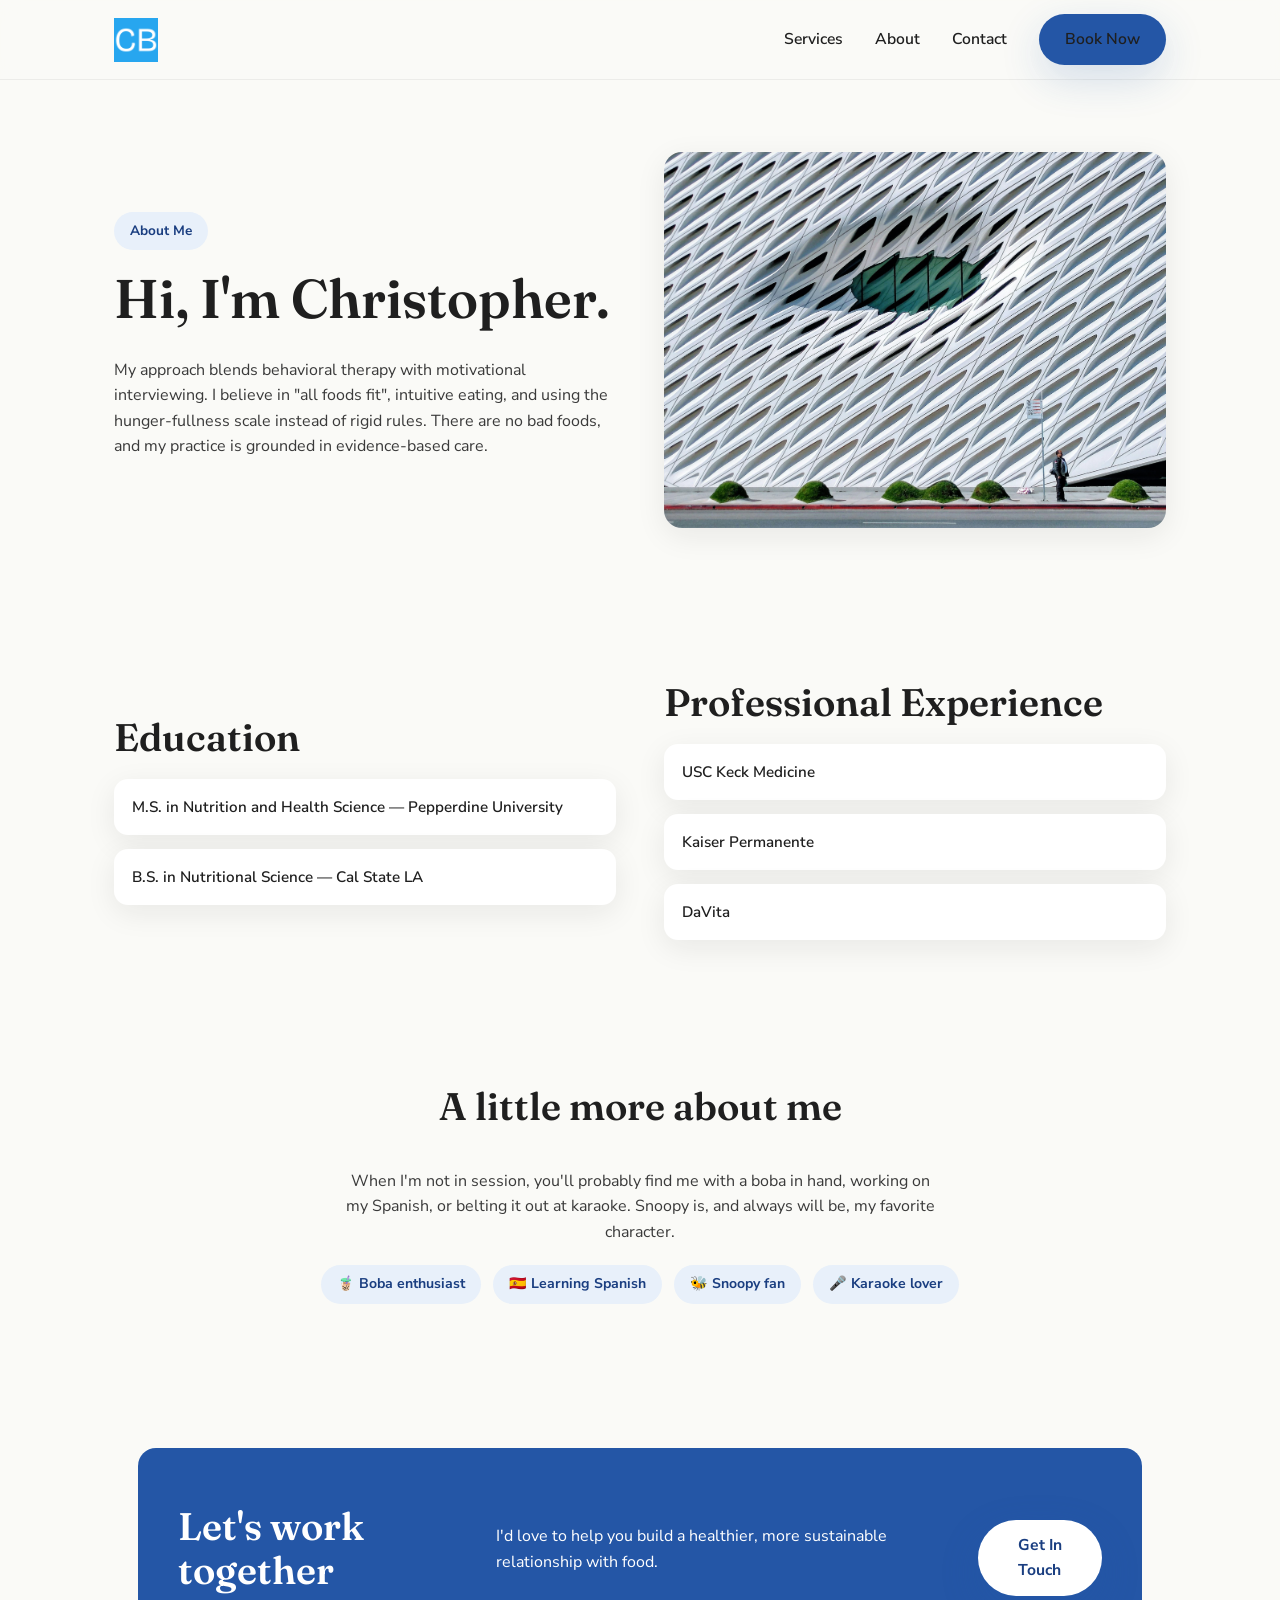
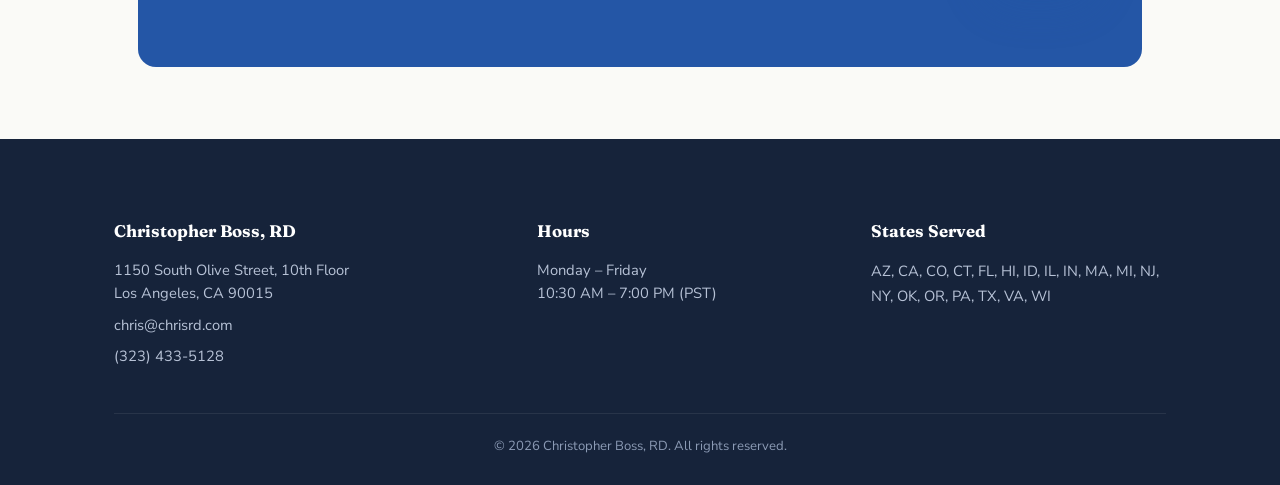
==== about.html @ 764173d0 "Site Christopher Boss, RD — repaginação chrisrd.com Home, Services, About e Contact com identidade v" ====
<!doctype html>
<html lang="en">
<head>
<meta charset="UTF-8">
<meta name="viewport" content="width=device-width, initial-scale=1.0">
<title>About Me | Christopher Boss, RD</title>
<meta name="description" content="Meet Christopher Boss, RD — Registered Dietitian based in Los Angeles, trained at Pepperdine University and Cal State LA, with experience at USC Keck Medicine, Kaiser Permanente and DaVita.">
<link rel="icon" href="assets/images/logo.png">
<link rel="preconnect" href="https://fonts.googleapis.com">
<link rel="preconnect" href="https://fonts.gstatic.com" crossorigin>
<link href="https://fonts.googleapis.com/css2?family=Fraunces:wght@500;600;700&family=Nunito+Sans:wght@400;600;700;800&display=swap" rel="stylesheet">
<link rel="stylesheet" href="style.css">
</head>
<body>

<header class="site-header">
  <div class="container">
    <a href="index.html" class="logo"><img src="assets/images/logo.png" alt="Christopher Boss, RD"></a>
    <nav class="nav-links">
      <a href="services.html">Services</a>
      <a href="about.html">About</a>
      <a href="contact.html">Contact</a>
      <a href="contact.html" class="btn btn-primary">Book Now</a>
    </nav>
    <button class="menu-toggle" aria-label="Toggle menu">☰</button>
  </div>
</header>

<section>
  <div class="container two-col">
    <div>
      <span class="eyebrow">About Me</span>
      <h1>Hi, I'm Christopher.</h1>
      <p>My approach blends behavioral therapy with motivational interviewing. I believe in "all foods fit", intuitive eating, and using the hunger-fullness scale instead of rigid rules. There are no bad foods, and my practice is grounded in evidence-based care.</p>
    </div>
    <div class="about-photo-note">
      <img src="assets/images/decor-building.jpg" alt="Los Angeles office building">
    </div>
  </div>
</section>

<section>
  <div class="container two-col">
    <div>
      <h2>Education</h2>
      <div class="card-list" style="grid-template-columns: 1fr;">
        <div class="item">M.S. in Nutrition and Health Science — Pepperdine University</div>
        <div class="item">B.S. in Nutritional Science — Cal State LA</div>
      </div>
    </div>
    <div>
      <h2>Professional Experience</h2>
      <div class="card-list" style="grid-template-columns: 1fr;">
        <div class="item">USC Keck Medicine</div>
        <div class="item">Kaiser Permanente</div>
        <div class="item">DaVita</div>
      </div>
    </div>
  </div>
</section>

<section>
  <div class="container">
    <h2 class="section-title">A little more about me</h2>
    <p style="text-align:center; max-width:600px; margin:0 auto;">When I'm not in session, you'll probably find me with a boba in hand, working on my Spanish, or belting it out at karaoke. Snoopy is, and always will be, my favorite character.</p>
    <div class="fun-facts" style="justify-content:center;">
      <span>🧋 Boba enthusiast</span>
      <span>🇪🇸 Learning Spanish</span>
      <span>🐝 Snoopy fan</span>
      <span>🎤 Karaoke lover</span>
    </div>
  </div>
</section>

<section>
  <div class="container">
    <div class="cta-band">
      <h2>Let's work together</h2>
      <p>I'd love to help you build a healthier, more sustainable relationship with food.</p>
      <a href="contact.html" class="btn btn-primary">Get In Touch</a>
    </div>
  </div>
</section>

<footer class="site-footer">
  <div class="container">
    <div class="footer-grid">
      <div>
        <h4>Christopher Boss, RD</h4>
        <p>1150 South Olive Street, 10th Floor<br>Los Angeles, CA 90015</p>
        <a href="mailto:chris@chrisrd.com">chris@chrisrd.com</a>
        <a href="tel:+13234335128">(323) 433-5128</a>
      </div>
      <div>
        <h4>Hours</h4>
        <p>Monday – Friday<br>10:30 AM – 7:00 PM (PST)</p>
      </div>
      <div>
        <h4>States Served</h4>
        <p class="footer-states">AZ, CA, CO, CT, FL, HI, ID, IL, IN, MA, MI, NJ, NY, OK, OR, PA, TX, VA, WI</p>
      </div>
    </div>
    <div class="footer-bottom">&copy; 2026 Christopher Boss, RD. All rights reserved.</div>
  </div>
</footer>

<script src="script.js"></script>
</body>
</html>
---- style.css ----
/* Christopher Boss, RD — repaginação chrisrd.com */

:root {
  --bg: #FAFAF7;
  --primary: #2456A6;
  --primary-dark: #1A3E80;
  --secondary: #A8BFA0;
  --text: #1F1F1F;
  --accent-light: #E8F0FA;
  --white: #FFFFFF;
  --radius: 18px;
  --shadow: 0 8px 30px rgba(31, 31, 31, 0.08);
  --shadow-strong: 0 14px 40px rgba(36, 86, 166, 0.18);
}

* { box-sizing: border-box; }

html { scroll-behavior: smooth; }

body {
  margin: 0;
  background: var(--bg);
  color: var(--text);
  font-family: 'Nunito Sans', sans-serif;
  line-height: 1.6;
  overflow-x: hidden;
}

h1, h2, h3, .display {
  font-family: 'Fraunces', serif;
  font-weight: 600;
  line-height: 1.15;
  margin: 0 0 0.5em;
}

h1 { font-size: clamp(2.2rem, 5vw, 3.4rem); }
h2 { font-size: clamp(1.7rem, 3.5vw, 2.4rem); }
h3 { font-size: 1.3rem; }

p { margin: 0 0 1em; color: #3A3A3A; }

a { color: var(--primary); text-decoration: none; }

.container {
  max-width: 1100px;
  margin: 0 auto;
  padding: 0 24px;
}

section { padding: 72px 0; }

/* ---------- Header ---------- */

.site-header {
  position: sticky;
  top: 0;
  z-index: 100;
  background: rgba(250, 250, 247, 0.9);
  backdrop-filter: blur(10px);
  border-bottom: 1px solid rgba(31, 31, 31, 0.06);
}

.site-header .container {
  display: flex;
  align-items: center;
  justify-content: space-between;
  padding-top: 14px;
  padding-bottom: 14px;
}

.logo img { height: 44px; display: block; }

.nav-links {
  display: flex;
  align-items: center;
  gap: 32px;
}

.nav-links a {
  color: var(--text);
  font-weight: 600;
  font-size: 0.98rem;
}

.nav-links a:hover { color: var(--primary); }

.btn {
  display: inline-block;
  padding: 13px 26px;
  border-radius: 999px;
  font-weight: 700;
  font-size: 0.98rem;
  text-align: center;
  border: none;
  cursor: pointer;
  transition: transform 0.2s ease, box-shadow 0.2s ease;
}

.btn-primary {
  background: var(--primary);
  color: var(--white);
  box-shadow: var(--shadow-strong);
}

.btn-primary:hover {
  transform: translateY(-2px);
  box-shadow: 0 18px 44px rgba(36, 86, 166, 0.26);
  color: var(--white);
}

.btn-outline {
  background: transparent;
  color: var(--primary);
  border: 2px solid var(--primary);
}

.btn-outline:hover {
  background: var(--accent-light);
}

.nav-cta { display: none; }

.menu-toggle {
  display: none;
  background: none;
  border: none;
  font-size: 1.6rem;
  cursor: pointer;
  color: var(--text);
}

/* ---------- Hero ---------- */

.hero {
  padding: 64px 0 48px;
}

.hero .container {
  display: grid;
  grid-template-columns: 1.1fr 0.9fr;
  gap: 56px;
  align-items: center;
}

.hero-photo {
  position: relative;
}

.hero-photo img {
  width: 100%;
  border-radius: var(--radius);
  box-shadow: var(--shadow);
  aspect-ratio: 4/5;
  object-fit: cover;
}

.eyebrow {
  display: inline-flex;
  align-items: center;
  gap: 8px;
  background: var(--accent-light);
  color: var(--primary-dark);
  font-weight: 700;
  font-size: 0.85rem;
  padding: 8px 16px;
  border-radius: 999px;
  margin-bottom: 18px;
}

.hero-actions {
  display: flex;
  gap: 14px;
  margin-top: 28px;
  flex-wrap: wrap;
}

/* fade-in-up on load */

.fade-up {
  opacity: 0;
  transform: translateY(18px);
  animation: fadeUp 0.7s ease forwards;
}

@keyframes fadeUp {
  to { opacity: 1; transform: translateY(0); }
}

/* ---------- Insurance strip ---------- */

.insurance-strip {
  background: var(--white);
  padding: 40px 0;
  border-top: 1px solid rgba(31,31,31,0.06);
  border-bottom: 1px solid rgba(31,31,31,0.06);
}

.insurance-strip h3 {
  text-align: center;
  font-family: 'Nunito Sans', sans-serif;
  font-size: 1.05rem;
  font-weight: 700;
  color: var(--primary-dark);
  margin-bottom: 28px;
}

.logo-marquee-wrap {
  overflow: hidden;
  mask-image: linear-gradient(90deg, transparent, #000 10%, #000 90%, transparent);
  -webkit-mask-image: linear-gradient(90deg, transparent, #000 10%, #000 90%, transparent);
}

.logo-marquee {
  display: flex;
  gap: 64px;
  width: max-content;
  animation: marquee 26s linear infinite;
}

.logo-marquee img {
  height: 34px;
  object-fit: contain;
  opacity: 0.85;
}

@keyframes marquee {
  from { transform: translateX(0); }
  to { transform: translateX(-50%); }
}

.insurance-full-list {
  text-align: center;
  font-size: 0.92rem;
  color: #5A5A5A;
  max-width: 780px;
  margin: 24px auto 0;
}

/* ---------- Modalities / floating emoji section ---------- */

.modalities {
  position: relative;
  overflow: hidden;
  background: linear-gradient(180deg, var(--accent-light) 0%, var(--bg) 100%);
}

.modalities .container { position: relative; z-index: 2; }

.modalities-header {
  text-align: center;
  max-width: 640px;
  margin: 0 auto 48px;
}

.float-emoji {
  position: absolute;
  font-size: 2.4rem;
  z-index: 1;
  opacity: 0.5;
  animation: floaty 9s ease-in-out infinite;
  filter: drop-shadow(0 6px 10px rgba(31,31,31,0.08));
  pointer-events: none;
}

@keyframes floaty {
  0%   { transform: translate(0, 0) rotate(0deg); }
  25%  { transform: translate(8px, -18px) rotate(6deg); }
  50%  { transform: translate(-6px, -6px) rotate(-4deg); }
  75%  { transform: translate(-10px, -22px) rotate(5deg); }
  100% { transform: translate(0, 0) rotate(0deg); }
}

.modality-grid {
  display: grid;
  grid-template-columns: repeat(3, 1fr);
  gap: 18px;
}

.modality-card {
  background: var(--white);
  border-radius: var(--radius);
  padding: 24px 20px;
  text-align: center;
  box-shadow: var(--shadow);
  transition: transform 0.25s ease;
}

.modality-card:hover { transform: translateY(-4px); }

.modality-card .emoji {
  font-size: 2rem;
  display: block;
  margin-bottom: 10px;
}

.modality-card span.label {
  font-weight: 700;
  font-size: 0.95rem;
}

/* ---------- Generic content sections ---------- */

.section-title { text-align: center; max-width: 700px; margin: 0 auto 40px; }

.two-col {
  display: grid;
  grid-template-columns: 1fr 1fr;
  gap: 48px;
  align-items: center;
}

.card-list {
  display: grid;
  grid-template-columns: repeat(2, 1fr);
  gap: 14px;
}

.card-list .item {
  background: var(--white);
  border-radius: 14px;
  padding: 16px 18px;
  box-shadow: var(--shadow);
  font-weight: 600;
  font-size: 0.95rem;
}

.steps {
  display: grid;
  grid-template-columns: repeat(3, 1fr);
  gap: 24px;
}

.step {
  background: var(--white);
  border-radius: var(--radius);
  padding: 32px 24px;
  box-shadow: var(--shadow);
  position: relative;
}

.step .num {
  display: inline-flex;
  align-items: center;
  justify-content: center;
  width: 40px;
  height: 40px;
  border-radius: 50%;
  background: var(--primary);
  color: var(--white);
  font-family: 'Fraunces', serif;
  font-weight: 700;
  margin-bottom: 16px;
}

.cta-band {
  position: relative;
  overflow: visible;
  background: var(--primary);
  border-radius: var(--radius);
  padding: 56px 40px;
  color: var(--white);
  margin: 0 24px;
  display: flex;
  align-items: center;
  justify-content: center;
  gap: 40px;
}

.cta-band h2, .cta-band p { color: var(--white); }

.cta-band .btn-primary {
  background: var(--white);
  color: var(--primary-dark);
}

.cta-band .btn-primary:hover { color: var(--primary-dark); }

.cta-band-text {
  text-align: center;
  max-width: 560px;
}

.cta-band-plant {
  flex-shrink: 0;
  width: 220px;
  height: 220px;
  object-fit: cover;
  object-position: 20% center;
  border-radius: 14px;
  box-shadow: 0 14px 30px rgba(15, 27, 48, 0.35);
}

.session-card {
  display: grid;
  grid-template-columns: 200px 1fr;
  gap: 28px;
  align-items: center;
  background: var(--white);
  border-radius: var(--radius);
  box-shadow: var(--shadow);
  padding: 20px;
  margin-bottom: 24px;
}

.session-card img {
  width: 100%;
  height: 160px;
  object-fit: cover;
  border-radius: 12px;
}

.session-card .duration {
  display: inline-block;
  background: var(--accent-light);
  color: var(--primary-dark);
  font-weight: 700;
  font-size: 0.82rem;
  padding: 5px 12px;
  border-radius: 999px;
  margin-bottom: 8px;
}

.faq-item {
  background: var(--white);
  border-radius: 14px;
  box-shadow: var(--shadow);
  padding: 20px 24px;
  margin-bottom: 14px;
}

.faq-item h3 { margin-bottom: 6px; font-size: 1.05rem; }

.faq-item p { margin: 0; }

.about-photo-note img {
  width: 100%;
  border-radius: var(--radius);
  box-shadow: var(--shadow);
}

.fun-facts {
  display: flex;
  flex-wrap: wrap;
  gap: 12px;
  margin-top: 20px;
}

.fun-facts span {
  background: var(--accent-light);
  color: var(--primary-dark);
  font-weight: 700;
  font-size: 0.88rem;
  padding: 8px 16px;
  border-radius: 999px;
}

.contact-grid {
  display: grid;
  grid-template-columns: 1fr 1fr;
  gap: 40px;
  align-items: center;
}

.contact-info .item {
  display: flex;
  align-items: center;
  gap: 14px;
  background: var(--white);
  border-radius: 14px;
  padding: 16px 20px;
  box-shadow: var(--shadow);
  margin-bottom: 14px;
  font-weight: 600;
}

.contact-info .item .ic { font-size: 1.3rem; }

.contact-photo img {
  width: 100%;
  border-radius: var(--radius);
  box-shadow: var(--shadow);
}

/* ---------- Location / map ---------- */

.location-grid {
  display: grid;
  grid-template-columns: 1fr 1fr;
  gap: 20px;
}

.map-frame {
  border-radius: var(--radius);
  overflow: hidden;
  box-shadow: var(--shadow);
  aspect-ratio: 4/3;
}

.map-frame iframe {
  width: 100%;
  height: 100%;
  border: 0;
  display: block;
}

/* ---------- Footer ---------- */

.site-footer {
  background: #16233A;
  color: #E5EAF2;
  padding: 56px 0 28px;
}

.site-footer a { color: #E5EAF2; }
.site-footer a:hover { color: var(--secondary); }

.footer-grid {
  display: grid;
  grid-template-columns: 1.3fr 1fr 1fr;
  gap: 40px;
  margin-bottom: 36px;
}

.footer-grid h4 {
  font-family: 'Fraunces', serif;
  font-size: 1.05rem;
  margin-bottom: 14px;
  color: var(--white);
}

.footer-grid p, .footer-grid a {
  font-size: 0.92rem;
  color: #B7C2D6;
  display: block;
  margin-bottom: 8px;
}

.footer-states {
  font-size: 0.85rem;
  color: #8C9BB5;
  line-height: 1.7;
}

.footer-bottom {
  border-top: 1px solid rgba(255,255,255,0.08);
  padding-top: 22px;
  text-align: center;
  font-size: 0.82rem;
  color: #8C9BB5;
}

/* ---------- Responsive ---------- */

@media (max-width: 860px) {
  .hero .container { grid-template-columns: 1fr; }
  .hero-photo { order: -1; max-width: 340px; margin: 0 auto; }
  .modality-grid { grid-template-columns: repeat(2, 1fr); }
  .two-col { grid-template-columns: 1fr; }
  .card-list { grid-template-columns: 1fr; }
  .steps { grid-template-columns: 1fr; }
  .session-card { grid-template-columns: 1fr; }
  .footer-grid { grid-template-columns: 1fr; gap: 28px; }
  .contact-grid { grid-template-columns: 1fr; }
  .location-grid { grid-template-columns: 1fr; }
  .cta-band { display: block; position: relative; overflow: hidden; text-align: center; padding: 44px 28px; }
  .cta-band-plant {
    position: absolute;
    inset: 0;
    width: 100%;
    height: 100%;
    opacity: 0.28;
    border-radius: 0;
    box-shadow: none;
    object-position: center;
  }
  .cta-band-text { position: relative; z-index: 1; max-width: 100%; }
  .nav-links { display: none; }
  .menu-toggle { display: block; }
  .nav-links.open {
    display: flex;
    flex-direction: column;
    position: absolute;
    top: 100%;
    left: 0;
    right: 0;
    background: var(--white);
    padding: 20px 24px;
    box-shadow: var(--shadow);
    gap: 18px;
  }
  .float-emoji { display: none; }
}

@media (max-width: 560px) {
  .modality-grid { grid-template-columns: 1fr; }
  section { padding: 52px 0; }
}
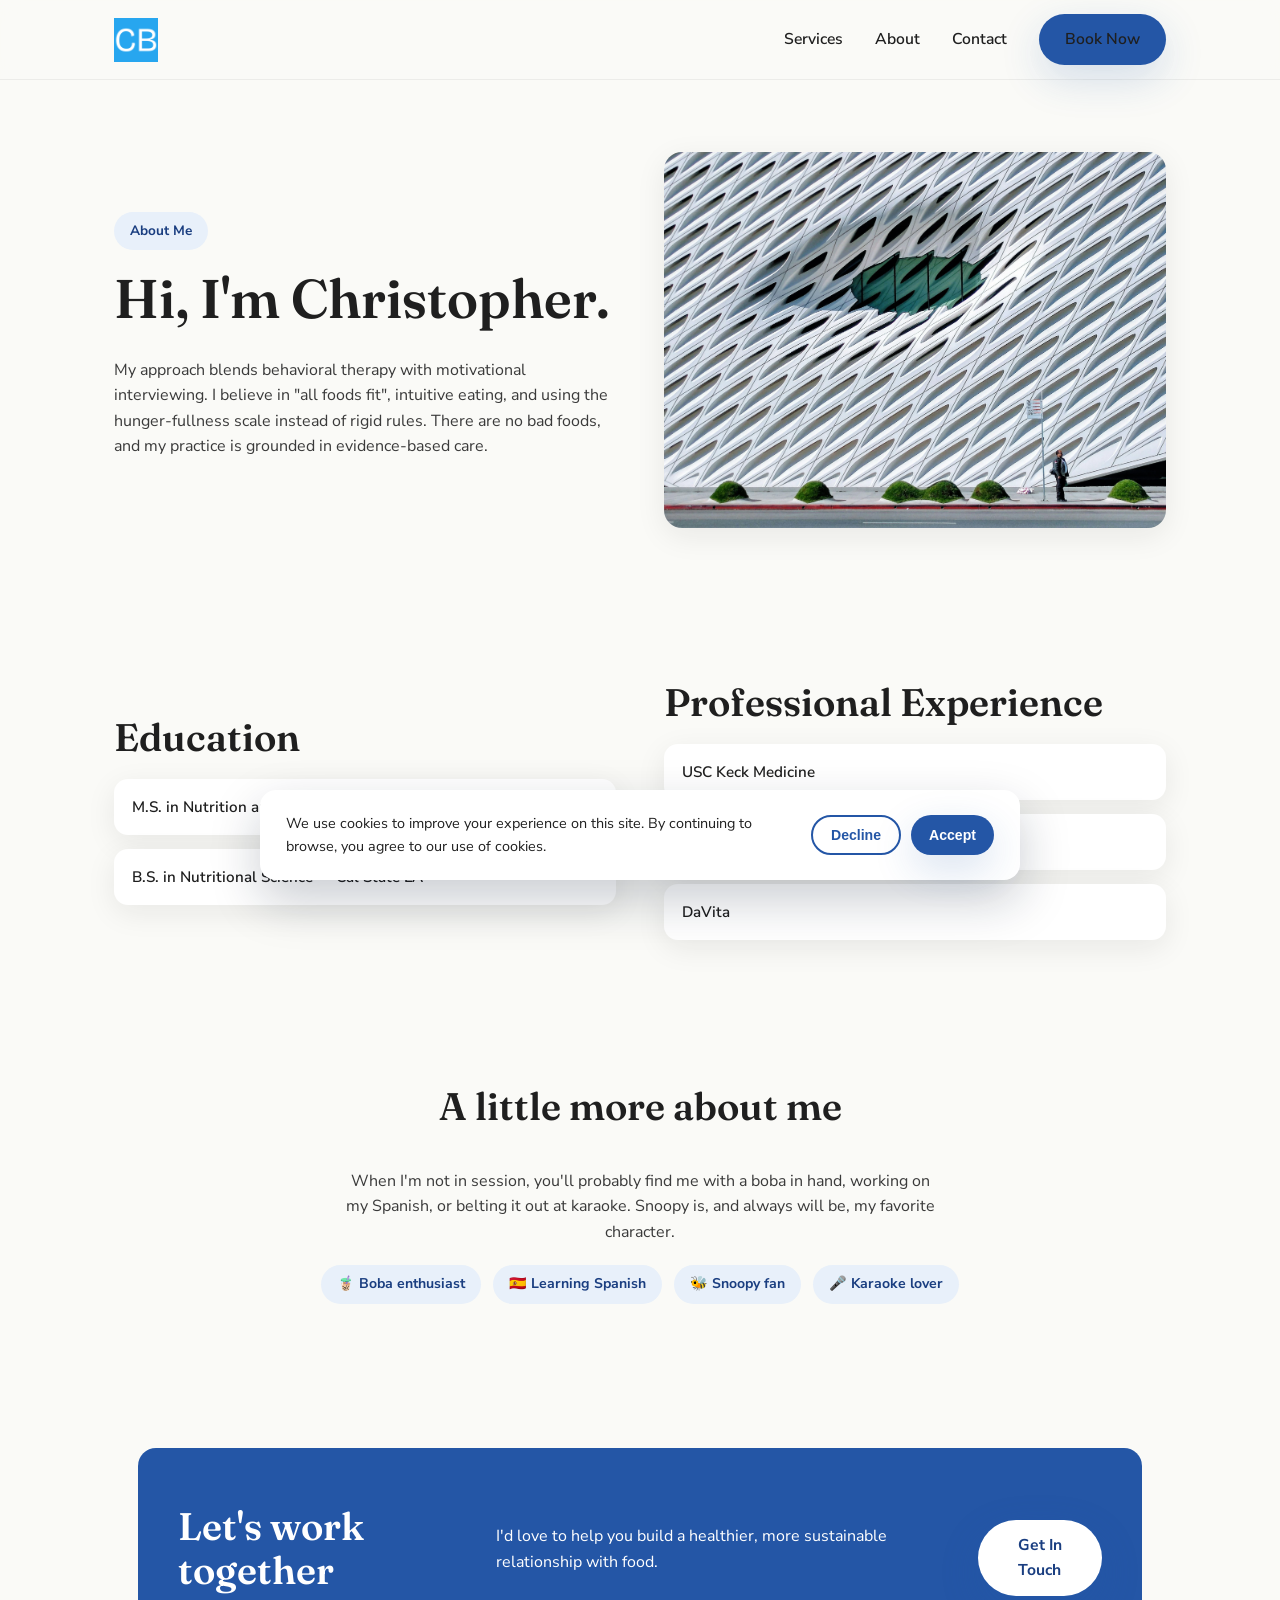
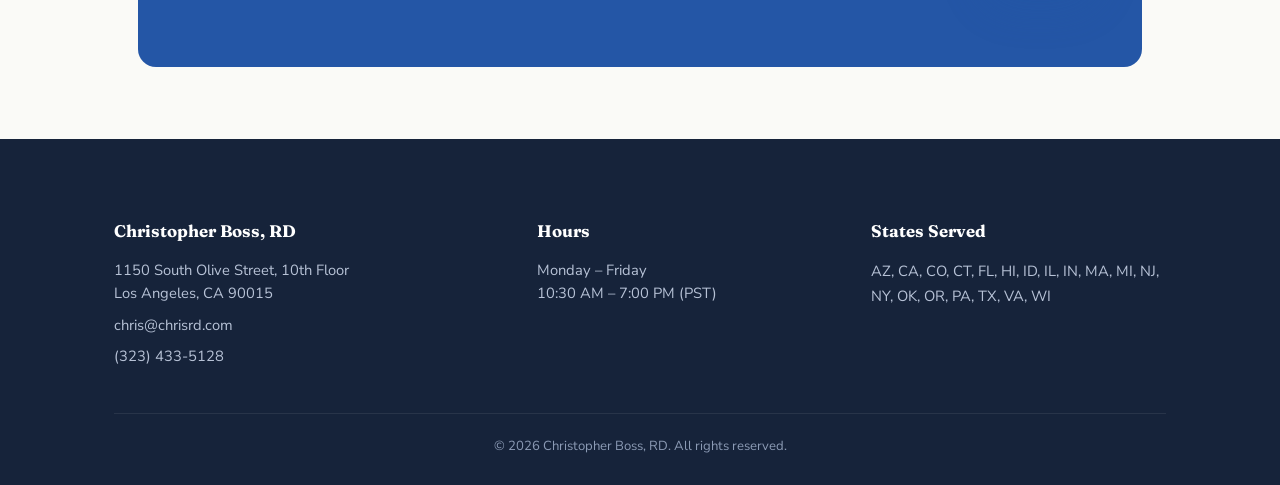
==== commit 697fc32d: "Adiciona banner de aceite de cookies Aparece uma vez por navegador (localStorage), com opção de acei" ====
--- a/about.html
+++ b/about.html
@@ -104,6 +104,14 @@
   </div>
 </footer>
 
+<div id="cookie-banner" class="cookie-banner" hidden>
+  <p>We use cookies to improve your experience on this site. By continuing to browse, you agree to our use of cookies.</p>
+  <div class="cookie-banner-actions">
+    <button id="cookie-decline" class="btn btn-outline btn-sm" type="button">Decline</button>
+    <button id="cookie-accept" class="btn btn-primary btn-sm" type="button">Accept</button>
+  </div>
+</div>
+
 <script src="script.js"></script>
 </body>
 </html>
--- a/style.css
+++ b/style.css
@@ -24,6 +24,11 @@
   font-family: 'Nunito Sans', sans-serif;
   line-height: 1.6;
   overflow-x: hidden;
+  -webkit-user-select: none;
+  -moz-user-select: none;
+  -ms-user-select: none;
+  user-select: none;
+  -webkit-touch-callout: none;
 }
 
 h1, h2, h3, .display {
@@ -161,10 +166,12 @@
   background: var(--accent-light);
   color: var(--primary-dark);
   font-weight: 700;
-  font-size: 0.85rem;
-  padding: 8px 16px;
+  font-size: clamp(0.66rem, 2.6vw, 0.85rem);
+  white-space: nowrap;
+  padding: clamp(6px, 1.8vw, 8px) clamp(10px, 3.2vw, 16px);
   border-radius: 999px;
   margin-bottom: 18px;
+  max-width: 100%;
 }
 
 .hero-actions {
@@ -549,11 +556,71 @@
   color: #8C9BB5;
 }
 
+/* ---------- Cookie banner ---------- */
+
+.cookie-banner {
+  position: fixed;
+  left: 20px;
+  right: 20px;
+  bottom: 20px;
+  z-index: 300;
+  background: var(--white);
+  border-radius: 16px;
+  box-shadow: 0 20px 50px rgba(15, 27, 48, 0.22);
+  padding: 22px 26px;
+  display: flex;
+  align-items: center;
+  justify-content: space-between;
+  gap: 24px;
+  max-width: 760px;
+  margin: 0 auto;
+}
+
+.cookie-banner p {
+  margin: 0;
+  font-size: 0.9rem;
+  color: var(--text);
+  flex: 1;
+}
+
+.cookie-banner-actions {
+  display: flex;
+  gap: 10px;
+  flex-shrink: 0;
+}
+
+.btn-sm {
+  padding: 10px 18px;
+  font-size: 0.88rem;
+}
+
 /* ---------- Responsive ---------- */
 
 @media (max-width: 860px) {
-  .hero .container { grid-template-columns: 1fr; }
-  .hero-photo { order: -1; max-width: 340px; margin: 0 auto; }
+  .hero { padding: 16px 0 32px; }
+  .hero .container { display: block; position: relative; }
+  .hero-photo {
+    position: absolute;
+    inset: 0;
+    width: 100%;
+    height: 100%;
+    max-width: none;
+    margin: 0;
+    border-radius: var(--radius);
+    overflow: hidden;
+    z-index: 0;
+  }
+  .hero-photo img {
+    height: 100%;
+    opacity: 0.28;
+    border-radius: var(--radius);
+    box-shadow: none;
+  }
+  .hero-text {
+    position: relative;
+    z-index: 1;
+    padding: 24px 24px 32px;
+  }
   .modality-grid { grid-template-columns: repeat(2, 1fr); }
   .two-col { grid-template-columns: 1fr; }
   .card-list { grid-template-columns: 1fr; }
@@ -562,6 +629,16 @@
   .footer-grid { grid-template-columns: 1fr; gap: 28px; }
   .contact-grid { grid-template-columns: 1fr; }
   .location-grid { grid-template-columns: 1fr; }
+  .cookie-banner {
+    flex-direction: column;
+    align-items: stretch;
+    text-align: center;
+    left: 12px;
+    right: 12px;
+    bottom: 12px;
+    padding: 20px;
+  }
+  .cookie-banner-actions { justify-content: center; }
   .cta-band { display: block; position: relative; overflow: hidden; text-align: center; padding: 44px 28px; }
   .cta-band-plant {
     position: absolute;
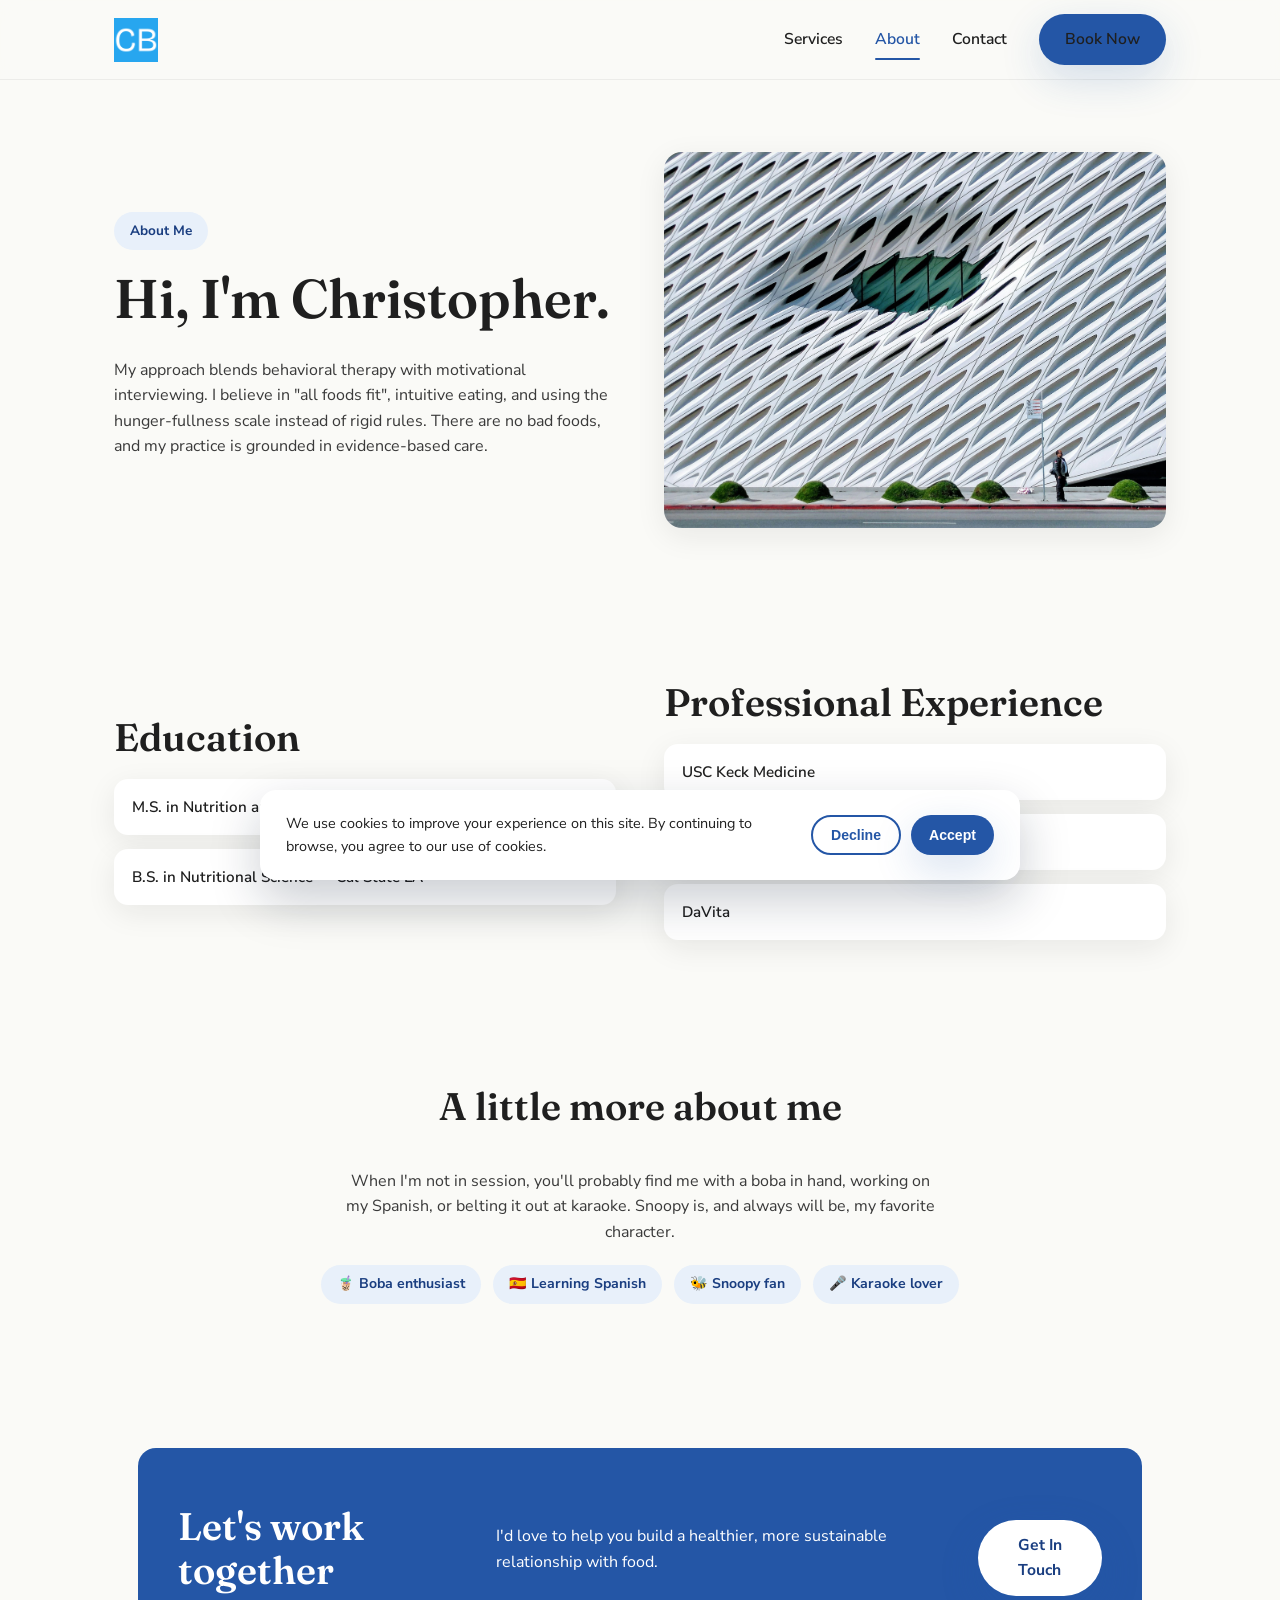
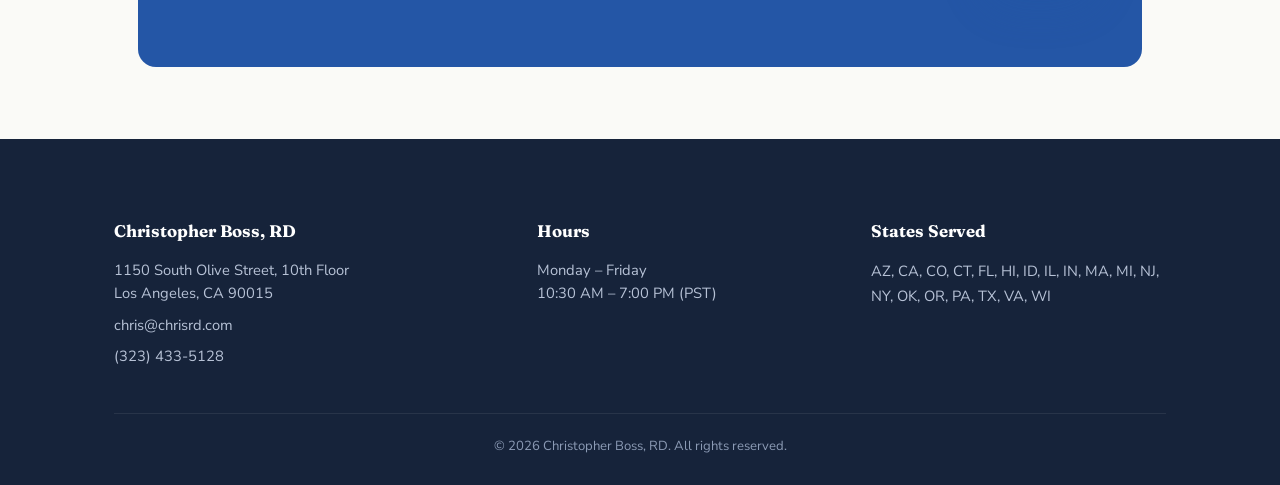
==== commit 136a93b8: "Install and Configure Vercel Web Analytics Successfully installed and configured Vercel Web Analytic" ====
--- a/about.html
+++ b/about.html
@@ -10,6 +10,7 @@
 <link rel="preconnect" href="https://fonts.gstatic.com" crossorigin>
 <link href="https://fonts.googleapis.com/css2?family=Fraunces:wght@500;600;700&family=Nunito+Sans:wght@400;600;700;800&display=swap" rel="stylesheet">
 <link rel="stylesheet" href="style.css">
+<script defer src="https://cdn.vercel-insights.com/v1/script.js"></script>
 </head>
 <body>
 
--- a/style.css
+++ b/style.css
@@ -82,12 +82,29 @@
 }
 
 .nav-links a {
+  position: relative;
   color: var(--text);
   font-weight: 600;
   font-size: 0.98rem;
+  transition: color 0.2s ease;
 }
 
 .nav-links a:hover { color: var(--primary); }
+
+.nav-links a.active {
+  color: var(--primary);
+}
+
+.nav-links a.active:not(.btn)::after {
+  content: '';
+  position: absolute;
+  left: 0;
+  right: 0;
+  bottom: -8px;
+  height: 2px;
+  border-radius: 2px;
+  background: var(--primary);
+}
 
 .btn {
   display: inline-block;
@@ -574,6 +591,20 @@
   gap: 24px;
   max-width: 760px;
   margin: 0 auto;
+  opacity: 0;
+  transform: translateY(20px);
+  pointer-events: none;
+  transition: opacity 0.5s ease, transform 0.5s ease;
+}
+
+.cookie-banner.visible {
+  opacity: 1;
+  transform: translateY(0);
+  pointer-events: auto;
+}
+
+.cookie-banner[hidden] {
+  display: none;
 }
 
 .cookie-banner p {
